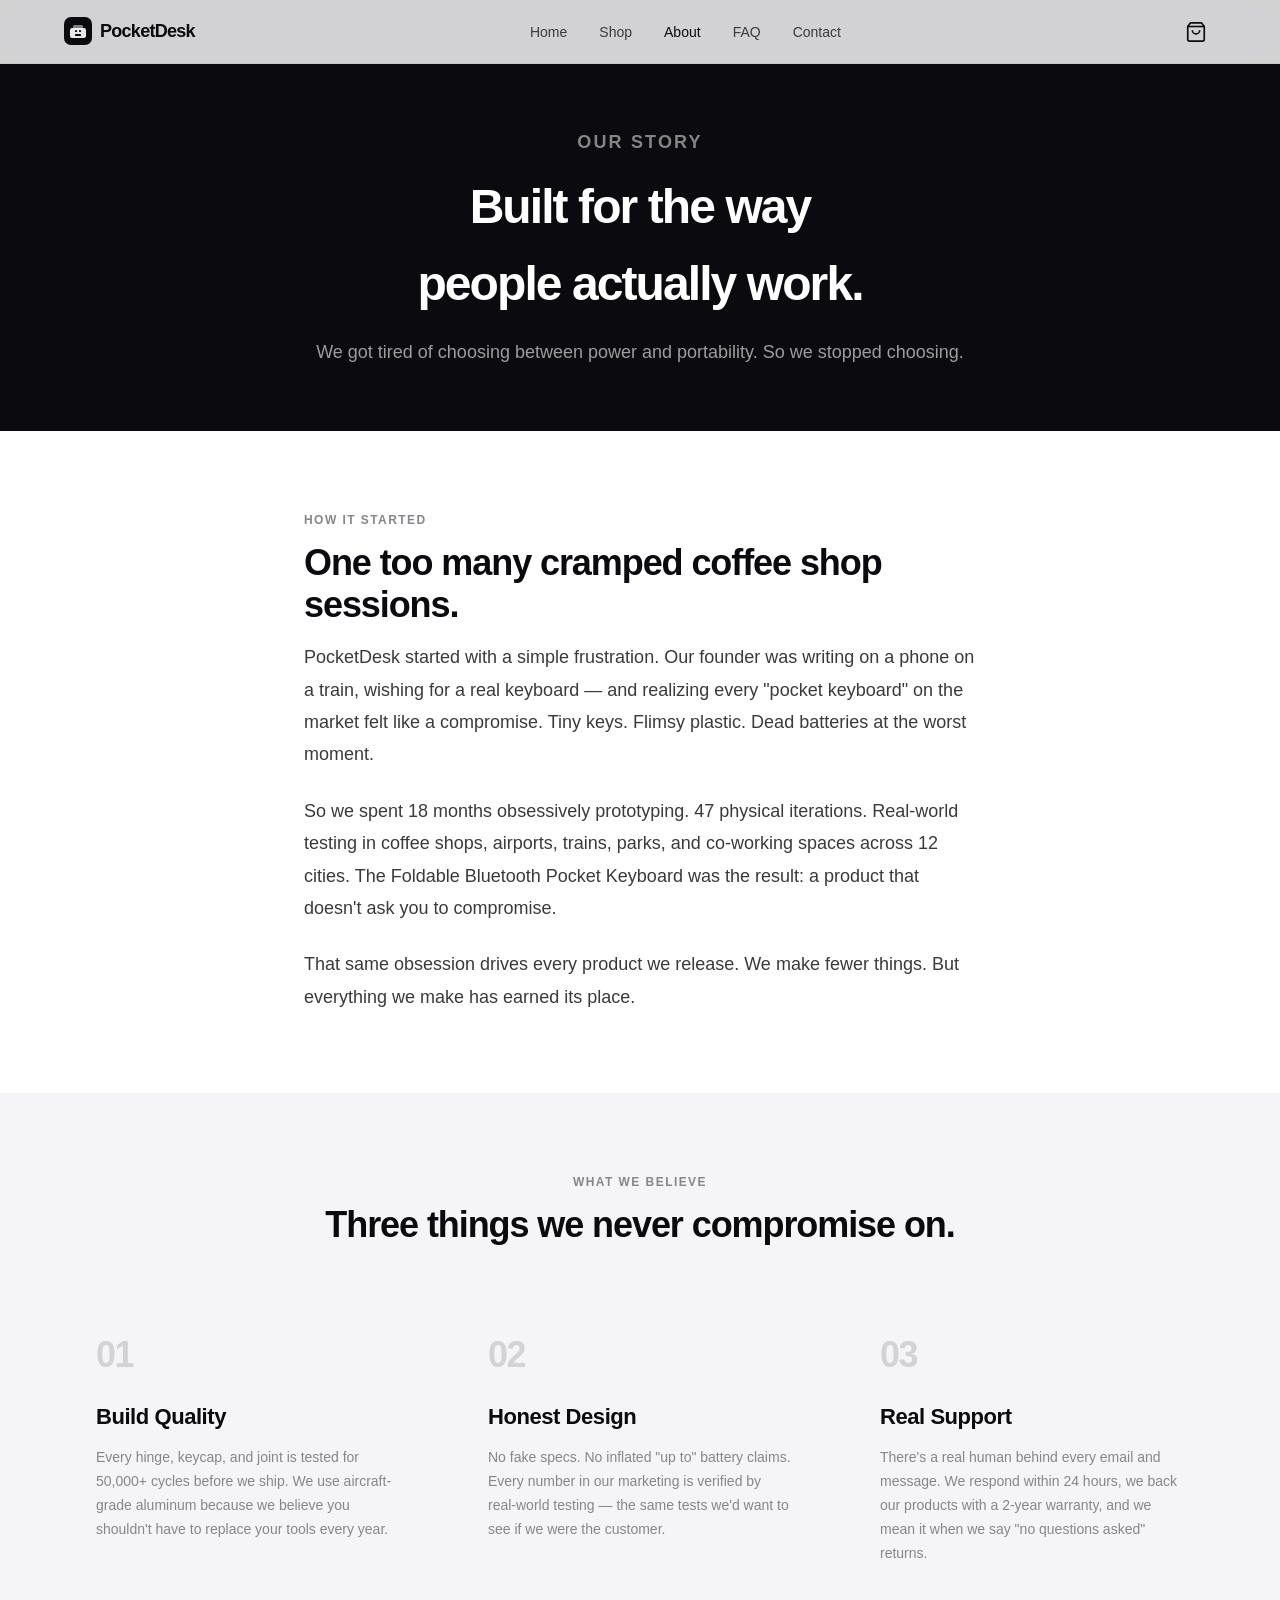
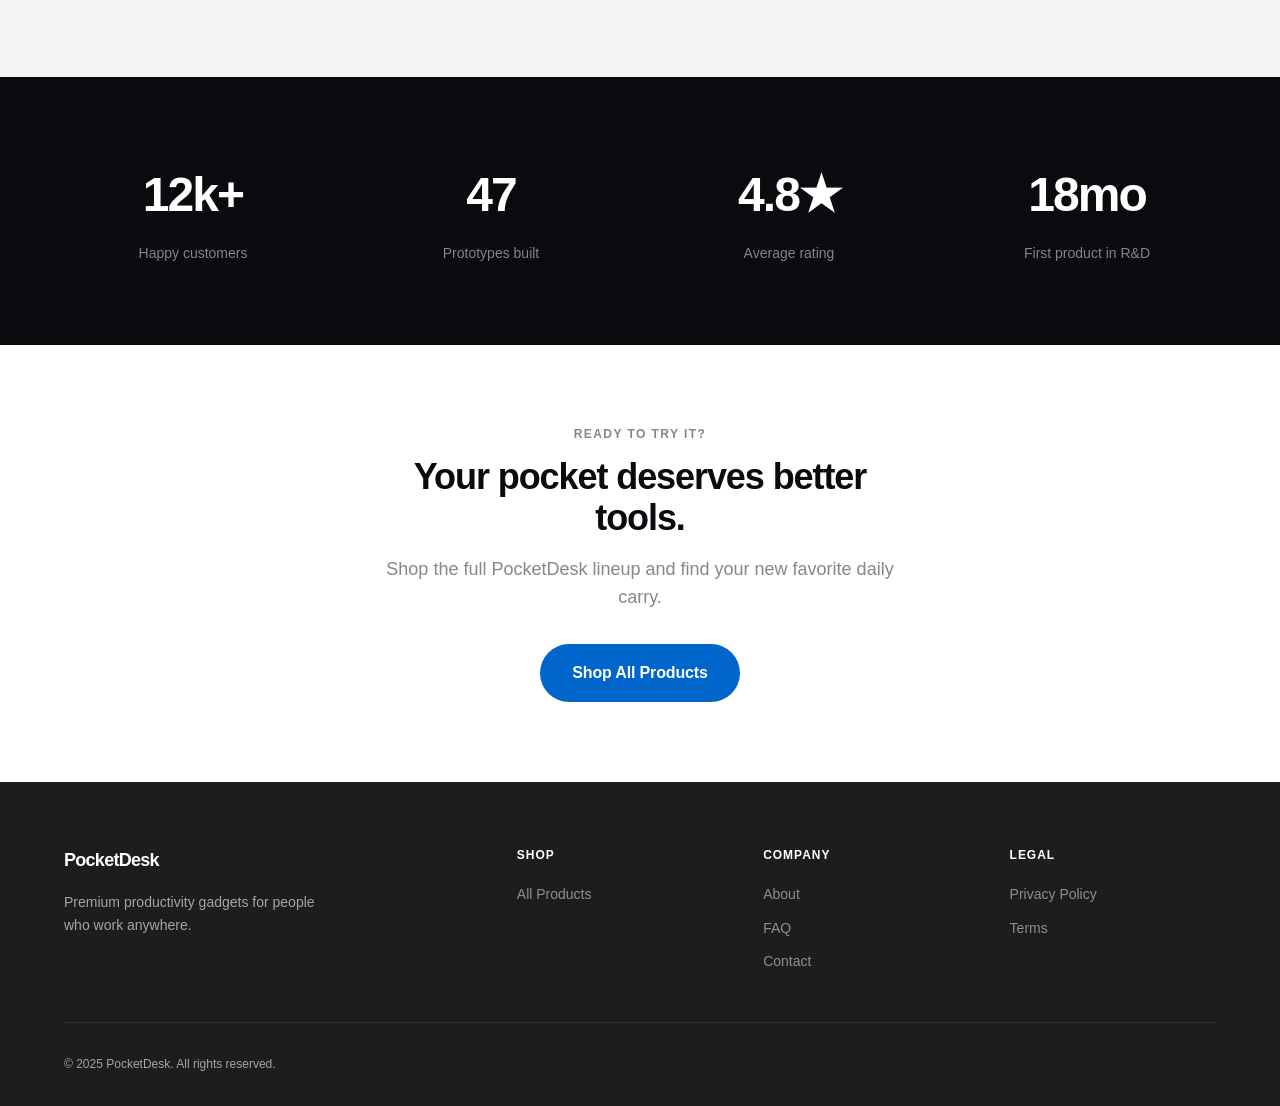
==== about.html @ 9647478a "Initial website upload" ====
<!DOCTYPE html>
<html lang="en">
<head>
  <meta charset="UTF-8">
  <meta name="viewport" content="width=device-width, initial-scale=1.0">
  <title>About — PocketDesk</title>
  <meta name="description" content="PocketDesk was born from a simple frustration: great productivity tools that fit in your pocket didn't exist. So we built them.">
  <link rel="canonical" href="https://yoursite.com/about.html">
  <link rel="stylesheet" href="style.css">
  <link rel="icon" href="data:image/svg+xml,<svg xmlns='http://www.w3.org/2000/svg' viewBox='0 0 32 32'><rect width='32' height='32' rx='8' fill='%230a0a0f'/><text y='22' x='7' font-size='18'>⌨</text></svg>">
</head>
<body>

  <!-- ═══════ NAVIGATION ═══════ -->
  <nav class="nav">
    <div class="nav__inner">
      <a href="index.html" class="nav__logo">
        <svg viewBox="0 0 28 28" fill="none"><rect width="28" height="28" rx="7" fill="#0A0A0F"/><rect x="6" y="11" width="16" height="10" rx="2" fill="white" opacity=".9"/><rect x="9" y="8" width="10" height="5" rx="1.5" fill="white" opacity=".5"/><rect x="11" y="13" width="2" height="2" rx=".4" fill="#0A0A0F"/><rect x="15" y="13" width="2" height="2" rx=".4" fill="#0A0A0F"/><rect x="11" y="17" width="6" height="2" rx=".4" fill="#0A0A0F"/></svg>
        PocketDesk
      </a>
      <ul class="nav__links">
        <li><a href="index.html">Home</a></li>
        <li><a href="products.html">Shop</a></li>
        <li><a href="about.html">About</a></li>
        <li><a href="faq.html">FAQ</a></li>
        <li><a href="contact.html">Contact</a></li>
      </ul>
      <div class="nav__actions">
        <button class="nav__cart-btn" aria-label="Cart">
          <svg viewBox="0 0 24 24" fill="none" stroke="currentColor" stroke-width="1.8"><path d="M6 2L3 6v14a2 2 0 002 2h14a2 2 0 002-2V6l-3-4z"/><line x1="3" y1="6" x2="21" y2="6"/><path d="M16 10a4 4 0 01-8 0"/></svg>
          <span class="cart-badge">0</span>
        </button>
        <button class="nav__hamburger" aria-label="Toggle menu"><span></span><span></span><span></span></button>
      </div>
    </div>
    <div class="nav__mobile">
      <a href="index.html">Home</a><a href="products.html">Shop</a><a href="about.html">About</a><a href="faq.html">FAQ</a><a href="contact.html">Contact</a>
    </div>
  </nav>

  <main>

    <!-- ═══════ HERO ═══════ -->
    <section class="page-hero" aria-label="About header">
      <div class="container">
        <p class="eyebrow" style="color:rgba(255,255,255,.5)">Our Story</p>
        <h1>Built for the way<br>people actually work.</h1>
        <p>We got tired of choosing between power and portability. So we stopped choosing.</p>
      </div>
    </section>

    <!-- ═══════ ORIGIN STORY ═══════ -->
    <section class="section">
      <div class="container" style="max-width: 720px">
        <p class="eyebrow">How It Started</p>
        <h2 class="section-title">One too many cramped coffee shop sessions.</h2>
        <p style="font-size:var(--text-lg); color:var(--ink-muted); line-height:1.8; margin-bottom:var(--sp-6)">
          PocketDesk started with a simple frustration. Our founder was writing on a phone on a train, wishing for a real keyboard — and realizing every "pocket keyboard" on the market felt like a compromise. Tiny keys. Flimsy plastic. Dead batteries at the worst moment.
        </p>
        <p style="font-size:var(--text-lg); color:var(--ink-muted); line-height:1.8; margin-bottom:var(--sp-6)">
          So we spent 18 months obsessively prototyping. 47 physical iterations. Real-world testing in coffee shops, airports, trains, parks, and co-working spaces across 12 cities. The Foldable Bluetooth Pocket Keyboard was the result: a product that doesn't ask you to compromise.
        </p>
        <p style="font-size:var(--text-lg); color:var(--ink-muted); line-height:1.8;">
          That same obsession drives every product we release. We make fewer things. But everything we make has earned its place.
        </p>
      </div>
    </section>

    <!-- ═══════ VALUES ═══════ -->
    <section class="section section--surface" aria-labelledby="valuesHeading">
      <div class="container">
        <div class="section-header section-header--center">
          <p class="eyebrow">What We Believe</p>
          <h2 class="section-title" id="valuesHeading">Three things we never compromise on.</h2>
        </div>
        <div class="about-values">
          <div class="value-card">
            <div class="value-card__num">01</div>
            <h3 class="value-card__title">Build Quality</h3>
            <p class="value-card__body">
              Every hinge, keycap, and joint is tested for 50,000+ cycles before we ship. We use aircraft-grade aluminum because we believe you shouldn't have to replace your tools every year.
            </p>
          </div>
          <div class="value-card">
            <div class="value-card__num">02</div>
            <h3 class="value-card__title">Honest Design</h3>
            <p class="value-card__body">
              No fake specs. No inflated "up to" battery claims. Every number in our marketing is verified by real-world testing — the same tests we'd want to see if we were the customer.
            </p>
          </div>
          <div class="value-card">
            <div class="value-card__num">03</div>
            <h3 class="value-card__title">Real Support</h3>
            <p class="value-card__body">
              There's a real human behind every email and message. We respond within 24 hours, we back our products with a 2-year warranty, and we mean it when we say "no questions asked" returns.
            </p>
          </div>
        </div>
      </div>
    </section>

    <!-- ═══════ STATS ═══════ -->
    <section class="section section--dark" aria-label="Company stats">
      <div class="container">
        <div style="display:grid; grid-template-columns:repeat(auto-fit, minmax(160px, 1fr)); gap:var(--sp-10); text-align:center">
          <div>
            <div style="font-size:var(--text-4xl); font-weight:700; letter-spacing:-.04em">12k+</div>
            <div style="color:rgba(255,255,255,.5); font-size:var(--text-sm); margin-top:var(--sp-2)">Happy customers</div>
          </div>
          <div>
            <div style="font-size:var(--text-4xl); font-weight:700; letter-spacing:-.04em">47</div>
            <div style="color:rgba(255,255,255,.5); font-size:var(--text-sm); margin-top:var(--sp-2)">Prototypes built</div>
          </div>
          <div>
            <div style="font-size:var(--text-4xl); font-weight:700; letter-spacing:-.04em">4.8★</div>
            <div style="color:rgba(255,255,255,.5); font-size:var(--text-sm); margin-top:var(--sp-2)">Average rating</div>
          </div>
          <div>
            <div style="font-size:var(--text-4xl); font-weight:700; letter-spacing:-.04em">18mo</div>
            <div style="color:rgba(255,255,255,.5); font-size:var(--text-sm); margin-top:var(--sp-2)">First product in R&D</div>
          </div>
        </div>
      </div>
    </section>

    <!-- ═══════ CTA ═══════ -->
    <section class="section" style="text-align:center">
      <div class="container" style="max-width:560px">
        <p class="eyebrow">Ready to Try It?</p>
        <h2 class="section-title">Your pocket deserves better tools.</h2>
        <p class="section-subtitle" style="margin: 0 auto var(--sp-8)">Shop the full PocketDesk lineup and find your new favorite daily carry.</p>
        <a href="products.html" class="btn btn--accent btn--lg">Shop All Products</a>
      </div>
    </section>

  </main>

  <!-- FOOTER -->
  <footer class="footer">
    <div class="container">
      <div class="footer__grid">
        <div class="footer__brand">
          <a href="index.html" class="nav__logo" style="color:white; margin-bottom:var(--sp-4); display:inline-flex">PocketDesk</a>
          <p>Premium productivity gadgets for people who work anywhere.</p>
        </div>
        <div><div class="footer__col-title">Shop</div><ul class="footer__links"><li><a href="products.html">All Products</a></li></ul></div>
        <div><div class="footer__col-title">Company</div><ul class="footer__links"><li><a href="about.html">About</a></li><li><a href="faq.html">FAQ</a></li><li><a href="contact.html">Contact</a></li></ul></div>
        <div><div class="footer__col-title">Legal</div><ul class="footer__links"><li><a href="#">Privacy Policy</a></li><li><a href="#">Terms</a></li></ul></div>
      </div>
      <div class="footer__bottom"><span>© 2025 PocketDesk. All rights reserved.</span></div>
    </div>
  </footer>

  <div class="cart-overlay" onclick="closeCart()"></div>
  <aside class="cart-drawer" role="dialog" aria-label="Shopping cart">
    <div class="cart-drawer__head"><h2 class="cart-drawer__title">Your Cart</h2><button class="cart-close" onclick="closeCart()">×</button></div>
    <div class="cart-drawer__body" id="cartBody"></div>
    <div class="cart-drawer__foot" id="cartFooter" style="display:none">
      <div class="cart-drawer__subtotal"><span>Subtotal</span><span id="cartSubtotal">$0.00</span></div>
      <button class="btn btn--accent btn--full btn--lg" onclick="checkout()">Checkout</button>
    </div>
  </aside>

  <button class="back-to-top" aria-label="Back to top"><svg viewBox="0 0 24 24" fill="none" stroke="currentColor" stroke-width="2.5"><polyline points="18 15 12 9 6 15"/></svg></button>
  <div class="toast-container" aria-live="polite"></div>
  <script src="script.js"></script>
</body>
</html>
---- style.css ----
/* ═══════════════════════════════════════════════════════════════
   PocketDesk — style.css
   Premium Apple-inspired design system
   ═══════════════════════════════════════════════════════════════ */

/* ── 1. TOKENS ──────────────────────────────────────────────── */
:root {
  /* Palette */
  --ink:       #0a0a0f;
  --ink-soft:  #1d1d1f;
  --ink-muted: #3a3a3c;
  --gray:      #86868b;
  --gray-lt:   #d2d2d7;
  --surface:   #f5f5f7;
  --white:     #ffffff;
  --accent:    #0066cc;
  --accent-dk: #004499;
  --danger:    #ff3b30;
  --success:   #34c759;
  --gold:      #ff9f00;

  /* Typography */
  --font: -apple-system, BlinkMacSystemFont, "SF Pro Display",
          "Helvetica Neue", Arial, sans-serif;
  --font-mono: "SF Mono", "Fira Code", monospace;

  /* Scale */
  --text-xs:   0.75rem;
  --text-sm:   0.875rem;
  --text-base: 1rem;
  --text-lg:   1.125rem;
  --text-xl:   1.375rem;
  --text-2xl:  1.75rem;
  --text-3xl:  2.25rem;
  --text-4xl:  3rem;
  --text-5xl:  4rem;
  --text-hero: clamp(2.5rem, 7vw, 5.5rem);

  /* Spacing */
  --sp-1: 0.25rem;  --sp-2: 0.5rem;   --sp-3: 0.75rem;
  --sp-4: 1rem;     --sp-6: 1.5rem;   --sp-8: 2rem;
  --sp-10: 2.5rem;  --sp-12: 3rem;    --sp-16: 4rem;
  --sp-20: 5rem;    --sp-24: 6rem;

  /* Radius */
  --r-sm: 8px;   --r-md: 14px;  --r-lg: 20px;
  --r-xl: 28px;  --r-full: 999px;

  /* Shadows */
  --shadow-card: 0 2px 20px rgba(0,0,0,.08), 0 1px 4px rgba(0,0,0,.06);
  --shadow-lift: 0 12px 40px rgba(0,0,0,.14), 0 4px 12px rgba(0,0,0,.08);
  --shadow-nav:  0 1px 0 rgba(0,0,0,.08);

  /* Transitions */
  --ease: cubic-bezier(.25,.1,.25,1);
  --ease-spring: cubic-bezier(.34,1.56,.64,1);
  --dur-fast: 150ms;
  --dur-mid:  250ms;
  --dur-slow: 400ms;

  /* Layout */
  --max-w: 1200px;
  --nav-h: 64px;
}

/* ── 2. RESET ───────────────────────────────────────────────── */
*, *::before, *::after { box-sizing: border-box; margin: 0; padding: 0; }

html {
  scroll-behavior: smooth;
  -webkit-text-size-adjust: 100%;
  font-size: 16px;
}

body {
  font-family: var(--font);
  background: var(--white);
  color: var(--ink);
  line-height: 1.6;
  -webkit-font-smoothing: antialiased;
  overflow-x: hidden;
}

img { display: block; max-width: 100%; height: auto; }
a { color: var(--accent); text-decoration: none; }
a:hover { text-decoration: underline; }
ul { list-style: none; }
button { cursor: pointer; font-family: inherit; border: none; background: none; }
input, textarea, select {
  font-family: inherit;
  font-size: var(--text-base);
}

/* ── 3. UTILITY ─────────────────────────────────────────────── */
.container {
  width: 100%;
  max-width: var(--max-w);
  margin: 0 auto;
  padding: 0 var(--sp-6);
}
.section { padding: var(--sp-20) 0; }
.section--dark { background: var(--ink); color: var(--white); }
.section--surface { background: var(--surface); }

.eyebrow {
  font-size: var(--text-xs);
  font-weight: 600;
  letter-spacing: .12em;
  text-transform: uppercase;
  color: var(--gray);
  margin-bottom: var(--sp-3);
}
.section--dark .eyebrow { color: var(--gray-lt); }

.section-title {
  font-size: var(--text-3xl);
  font-weight: 700;
  letter-spacing: -.03em;
  line-height: 1.15;
  margin-bottom: var(--sp-4);
}

.section-subtitle {
  font-size: var(--text-lg);
  color: var(--gray);
  max-width: 580px;
  line-height: 1.6;
  margin-bottom: var(--sp-10);
}
.section--dark .section-subtitle { color: var(--gray-lt); }

.section-header { margin-bottom: var(--sp-12); }
.section-header--center { text-align: center; }
.section-header--center .section-subtitle { margin-left: auto; margin-right: auto; }

.visually-hidden {
  position: absolute; width: 1px; height: 1px;
  padding: 0; margin: -1px; overflow: hidden;
  clip: rect(0,0,0,0); white-space: nowrap; border: 0;
}

/* ── 4. NAVIGATION ──────────────────────────────────────────── */
.nav {
  position: fixed; top: 0; left: 0; right: 0; z-index: 1000;
  height: var(--nav-h);
  background: rgba(255,255,255,.82);
  backdrop-filter: saturate(180%) blur(20px);
  -webkit-backdrop-filter: saturate(180%) blur(20px);
  border-bottom: 1px solid rgba(0,0,0,.06);
  transition: background var(--dur-mid) var(--ease);
}

.nav__inner {
  display: flex; align-items: center; justify-content: space-between;
  height: 100%;
  max-width: var(--max-w);
  margin: 0 auto;
  padding: 0 var(--sp-6);
}

.nav__logo {
  font-size: var(--text-lg);
  font-weight: 700;
  letter-spacing: -.04em;
  color: var(--ink);
  text-decoration: none;
  display: flex; align-items: center; gap: var(--sp-2);
}
.nav__logo svg { width: 28px; height: 28px; }
.nav__logo:hover { text-decoration: none; }

.nav__links {
  display: none;
  gap: var(--sp-8);
  align-items: center;
}

.nav__links a {
  font-size: var(--text-sm);
  font-weight: 500;
  color: var(--ink-muted);
  text-decoration: none;
  transition: color var(--dur-fast) var(--ease);
}
.nav__links a:hover, .nav__links a.active { color: var(--ink); }

.nav__actions { display: flex; align-items: center; gap: var(--sp-3); }

.nav__cart-btn {
  position: relative;
  width: 40px; height: 40px;
  border-radius: var(--r-full);
  display: flex; align-items: center; justify-content: center;
  color: var(--ink);
  transition: background var(--dur-fast) var(--ease);
}
.nav__cart-btn:hover { background: var(--surface); }
.nav__cart-btn svg { width: 22px; height: 22px; }

.cart-badge {
  position: absolute; top: 2px; right: 2px;
  width: 18px; height: 18px;
  background: var(--accent);
  color: var(--white);
  border-radius: var(--r-full);
  font-size: 10px; font-weight: 700;
  display: none; align-items: center; justify-content: center;
  border: 2px solid var(--white);
}
.cart-badge.visible { display: flex; }

.nav__hamburger {
  width: 40px; height: 40px;
  display: flex; flex-direction: column;
  align-items: center; justify-content: center; gap: 5px;
  border-radius: var(--r-full);
  transition: background var(--dur-fast) var(--ease);
}
.nav__hamburger:hover { background: var(--surface); }
.nav__hamburger span {
  display: block; width: 20px; height: 1.5px;
  background: var(--ink);
  transition: transform var(--dur-mid) var(--ease), opacity var(--dur-mid) var(--ease);
}
.nav__hamburger.open span:nth-child(1) { transform: translateY(6.5px) rotate(45deg); }
.nav__hamburger.open span:nth-child(2) { opacity: 0; }
.nav__hamburger.open span:nth-child(3) { transform: translateY(-6.5px) rotate(-45deg); }

/* Mobile menu drawer */
.nav__mobile {
  display: none;
  position: fixed; top: var(--nav-h); left: 0; right: 0;
  background: rgba(255,255,255,.96);
  backdrop-filter: blur(20px);
  border-bottom: 1px solid var(--gray-lt);
  padding: var(--sp-6);
  z-index: 999;
  animation: slideDown var(--dur-mid) var(--ease);
}
.nav__mobile.open { display: block; }
.nav__mobile a {
  display: block; padding: var(--sp-4) 0;
  font-size: var(--text-lg); font-weight: 500;
  color: var(--ink);
  border-bottom: 1px solid var(--gray-lt);
  text-decoration: none;
}
.nav__mobile a:last-child { border-bottom: none; }

@keyframes slideDown {
  from { opacity: 0; transform: translateY(-8px); }
  to   { opacity: 1; transform: translateY(0); }
}

/* ── 5. BUTTONS ─────────────────────────────────────────────── */
.btn {
  display: inline-flex; align-items: center; justify-content: center;
  gap: var(--sp-2);
  padding: 0.75rem 1.5rem;
  border-radius: var(--r-full);
  font-size: var(--text-sm);
  font-weight: 600;
  letter-spacing: -.01em;
  text-decoration: none;
  transition:
    background var(--dur-fast) var(--ease),
    transform var(--dur-fast) var(--ease-spring),
    box-shadow var(--dur-fast) var(--ease);
  cursor: pointer; border: none;
  white-space: nowrap;
}
.btn:hover { text-decoration: none; transform: translateY(-1px); }
.btn:active { transform: translateY(0) scale(.98); }

.btn--primary {
  background: var(--ink);
  color: var(--white);
}
.btn--primary:hover { background: var(--ink-soft); box-shadow: var(--shadow-lift); }

.btn--accent {
  background: var(--accent);
  color: var(--white);
}
.btn--accent:hover { background: var(--accent-dk); box-shadow: 0 8px 24px rgba(0,102,204,.35); }

.btn--outline {
  background: transparent;
  color: var(--ink);
  border: 1.5px solid var(--gray-lt);
}
.btn--outline:hover { border-color: var(--ink); box-shadow: var(--shadow-card); }

.btn--ghost {
  background: transparent;
  color: var(--accent);
}
.btn--ghost:hover { background: rgba(0,102,204,.06); }

.btn--lg {
  padding: 1rem 2rem;
  font-size: var(--text-base);
}

.btn--full { width: 100%; }

/* ── 6. HERO ────────────────────────────────────────────────── */
.hero {
  padding-top: calc(var(--nav-h) + var(--sp-16));
  padding-bottom: var(--sp-20);
  background: var(--ink);
  color: var(--white);
  overflow: hidden;
  position: relative;
}

/* Subtle gradient accent in background */
.hero::before {
  content: '';
  position: absolute; inset: 0;
  background: radial-gradient(ellipse 70% 60% at 60% 40%,
    rgba(0,102,204,.18) 0%, transparent 70%);
  pointer-events: none;
}

.hero__inner {
  display: grid;
  gap: var(--sp-12);
  align-items: center;
  position: relative; z-index: 1;
}

.hero__tag {
  display: inline-flex; align-items: center; gap: var(--sp-2);
  background: rgba(255,255,255,.1);
  color: rgba(255,255,255,.8);
  font-size: var(--text-xs); font-weight: 600;
  letter-spacing: .1em; text-transform: uppercase;
  padding: var(--sp-1) var(--sp-3);
  border-radius: var(--r-full);
  border: 1px solid rgba(255,255,255,.15);
  margin-bottom: var(--sp-6);
  width: fit-content;
}

.hero__title {
  font-size: var(--text-hero);
  font-weight: 700;
  letter-spacing: -.04em;
  line-height: 1.05;
  margin-bottom: var(--sp-6);
}

.hero__title em {
  font-style: normal;
  background: linear-gradient(135deg, #60a5fa, #818cf8);
  -webkit-background-clip: text;
  -webkit-text-fill-color: transparent;
  background-clip: text;
}

.hero__body {
  font-size: var(--text-lg);
  color: rgba(255,255,255,.65);
  max-width: 480px;
  margin-bottom: var(--sp-8);
  line-height: 1.7;
}

.hero__actions { display: flex; gap: var(--sp-3); flex-wrap: wrap; }

.hero__stat-row {
  display: flex; gap: var(--sp-8);
  margin-top: var(--sp-10);
  padding-top: var(--sp-8);
  border-top: 1px solid rgba(255,255,255,.1);
}

.hero__stat-num {
  font-size: var(--text-2xl); font-weight: 700;
  letter-spacing: -.03em;
}
.hero__stat-label {
  font-size: var(--text-xs); color: rgba(255,255,255,.5);
  margin-top: var(--sp-1);
}

.hero__image-wrap {
  position: relative;
  display: flex; align-items: center; justify-content: center;
}

.hero__image-wrap::before {
  content: '';
  position: absolute; inset: -40px;
  background: radial-gradient(circle, rgba(0,102,204,.2) 0%, transparent 70%);
  border-radius: 50%;
}

.hero__image {
  width: 100%;
  max-width: 480px;
  border-radius: var(--r-xl);
  box-shadow: 0 40px 80px rgba(0,0,0,.6);
  position: relative; z-index: 1;
  transition: transform var(--dur-slow) var(--ease);
}
.hero__image:hover { transform: translateY(-8px) scale(1.01); }

/* ── 7. FEATURED / PRODUCT CARDS ────────────────────────────── */
.product-grid {
  display: grid;
  grid-template-columns: 1fr;
  gap: var(--sp-6);
}

.product-card {
  background: var(--white);
  border-radius: var(--r-xl);
  overflow: hidden;
  box-shadow: var(--shadow-card);
  border: 1px solid rgba(0,0,0,.06);
  transition:
    box-shadow var(--dur-mid) var(--ease),
    transform var(--dur-mid) var(--ease);
  display: flex; flex-direction: column;
  text-decoration: none; color: inherit;
  cursor: pointer;
  position: relative;
}
.product-card:hover {
  box-shadow: var(--shadow-lift);
  transform: translateY(-4px);
  text-decoration: none;
}

.product-card__badge {
  position: absolute; top: var(--sp-4); left: var(--sp-4); z-index: 2;
  background: var(--ink); color: var(--white);
  font-size: var(--text-xs); font-weight: 700;
  letter-spacing: .05em; text-transform: uppercase;
  padding: var(--sp-1) var(--sp-3);
  border-radius: var(--r-full);
}
.product-card__badge--new { background: var(--accent); }
.product-card__badge--sale { background: var(--danger); }

.product-card__img-wrap {
  background: var(--surface);
  aspect-ratio: 4/3;
  overflow: hidden;
  position: relative;
}

.product-card__img {
  width: 100%; height: 100%;
  object-fit: cover;
  transition: transform var(--dur-slow) var(--ease);
}
.product-card:hover .product-card__img { transform: scale(1.04); }

.product-card__body {
  padding: var(--sp-6);
  flex: 1;
  display: flex; flex-direction: column; gap: var(--sp-2);
}

.product-card__cat {
  font-size: var(--text-xs); font-weight: 600;
  color: var(--accent); letter-spacing: .06em; text-transform: uppercase;
}

.product-card__name {
  font-size: var(--text-lg); font-weight: 700;
  letter-spacing: -.02em; line-height: 1.3;
}

.product-card__tagline {
  font-size: var(--text-sm); color: var(--gray);
  line-height: 1.5;
  flex: 1;
}

.product-card__foot {
  display: flex; align-items: center; justify-content: space-between;
  margin-top: var(--sp-4); padding-top: var(--sp-4);
  border-top: 1px solid var(--gray-lt);
}

.product-card__price {
  display: flex; align-items: baseline; gap: var(--sp-2);
}
.product-card__price-now {
  font-size: var(--text-xl); font-weight: 700; letter-spacing: -.02em;
}
.product-card__price-was {
  font-size: var(--text-sm); color: var(--gray);
  text-decoration: line-through;
}

.product-card__rating {
  display: flex; align-items: center; gap: var(--sp-1);
  font-size: var(--text-xs); color: var(--gray);
}
.stars { color: var(--gold); font-size: .85em; letter-spacing: -.05em; }

/* ── 8. PRODUCT DETAIL PAGE ─────────────────────────────────── */
.product-detail {
  padding-top: calc(var(--nav-h) + var(--sp-10));
  padding-bottom: var(--sp-20);
  min-height: 100vh;
}

.product-detail__grid {
  display: grid;
  gap: var(--sp-12);
}

/* Gallery */
.gallery { display: grid; gap: var(--sp-3); }

.gallery__main {
  background: var(--surface);
  border-radius: var(--r-xl);
  overflow: hidden;
  aspect-ratio: 4/3;
}
.gallery__main img {
  width: 100%; height: 100%;
  object-fit: cover;
  transition: opacity var(--dur-mid) var(--ease);
}

.gallery__thumbs {
  display: flex; gap: var(--sp-3);
}
.gallery__thumb {
  flex: 1;
  background: var(--surface);
  border-radius: var(--r-md);
  overflow: hidden;
  aspect-ratio: 1;
  cursor: pointer;
  border: 2px solid transparent;
  transition: border-color var(--dur-fast) var(--ease);
}
.gallery__thumb.active { border-color: var(--accent); }
.gallery__thumb img { width: 100%; height: 100%; object-fit: cover; }

/* Product info panel */
.product-info { display: flex; flex-direction: column; gap: var(--sp-5); }

.product-info__cat {
  font-size: var(--text-xs); font-weight: 600;
  color: var(--accent); letter-spacing: .08em; text-transform: uppercase;
}

.product-info__title {
  font-size: var(--text-3xl); font-weight: 700;
  letter-spacing: -.04em; line-height: 1.1;
}

.product-info__tagline {
  font-size: var(--text-lg); color: var(--gray); line-height: 1.5;
}

.product-info__rating {
  display: flex; align-items: center; gap: var(--sp-2);
  font-size: var(--text-sm); color: var(--gray);
}
.product-info__rating .stars { font-size: 1em; }
.product-info__rating a {
  color: var(--accent); margin-left: var(--sp-1);
}

.product-info__price {
  display: flex; align-items: baseline; gap: var(--sp-3);
}
.product-info__price-now {
  font-size: var(--text-4xl); font-weight: 700; letter-spacing: -.04em;
}
.product-info__price-was {
  font-size: var(--text-xl); color: var(--gray); text-decoration: line-through;
}
.product-info__price-save {
  background: rgba(255,59,48,.1);
  color: var(--danger);
  font-size: var(--text-xs); font-weight: 700;
  padding: var(--sp-1) var(--sp-2);
  border-radius: var(--r-sm);
}

/* Color picker */
.color-picker__label {
  font-size: var(--text-sm); font-weight: 600; color: var(--ink-muted);
  margin-bottom: var(--sp-3);
}
.color-picker__options { display: flex; gap: var(--sp-2); flex-wrap: wrap; }
.color-chip {
  padding: var(--sp-2) var(--sp-4);
  border-radius: var(--r-full);
  font-size: var(--text-sm); font-weight: 500;
  border: 1.5px solid var(--gray-lt);
  cursor: pointer;
  transition:
    border-color var(--dur-fast) var(--ease),
    background var(--dur-fast) var(--ease);
  background: var(--white);
}
.color-chip.active,
.color-chip:hover { border-color: var(--ink); background: var(--surface); }

.product-info__cta { display: flex; flex-direction: column; gap: var(--sp-3); }

.product-info__guarantee {
  display: flex; align-items: center; gap: var(--sp-2);
  font-size: var(--text-xs); color: var(--gray);
}
.product-info__guarantee svg { width: 14px; height: 14px; flex-shrink: 0; }

.product-info__features {
  border-top: 1px solid var(--gray-lt);
  padding-top: var(--sp-5);
}
.product-info__features h3 {
  font-size: var(--text-sm); font-weight: 700;
  letter-spacing: .04em; text-transform: uppercase;
  color: var(--gray);
  margin-bottom: var(--sp-4);
}
.feature-list { display: flex; flex-direction: column; gap: var(--sp-2); }
.feature-list li {
  display: flex; align-items: flex-start; gap: var(--sp-3);
  font-size: var(--text-sm); line-height: 1.5;
}
.feature-list li::before {
  content: '';
  width: 18px; height: 18px;
  background: rgba(0,102,204,.1);
  border-radius: 50%;
  flex-shrink: 0;
  position: relative;
  display: flex; align-items: center; justify-content: center;
  margin-top: 2px;
}
/* Checkmark via box-shadow hack */
.feature-list li::before {
  background: url("data:image/svg+xml,%3Csvg xmlns='http://www.w3.org/2000/svg' viewBox='0 0 16 16'%3E%3Cpath fill='%230066cc' d='M6.5 11.5L3 8l1-1 2.5 2.5 5-5 1 1z'/%3E%3C/svg%3E") center/contain no-repeat;
}

/* Tabs: description / specs */
.tabs { margin-top: var(--sp-10); }
.tabs__nav {
  display: flex; border-bottom: 1px solid var(--gray-lt);
  gap: 0; overflow-x: auto;
}
.tab-btn {
  padding: var(--sp-3) var(--sp-6);
  font-size: var(--text-sm); font-weight: 600;
  color: var(--gray); white-space: nowrap;
  border-bottom: 2px solid transparent;
  transition: color var(--dur-fast) var(--ease), border-color var(--dur-fast) var(--ease);
  margin-bottom: -1px;
}
.tab-btn.active { color: var(--ink); border-color: var(--ink); }
.tab-btn:hover { color: var(--ink-muted); }

.tab-panel { display: none; padding: var(--sp-8) 0; }
.tab-panel.active { display: block; }

.tab-panel p {
  font-size: var(--text-base); color: var(--ink-muted);
  line-height: 1.75; margin-bottom: var(--sp-4);
}

.specs-table { width: 100%; border-collapse: collapse; }
.specs-table tr { border-bottom: 1px solid var(--gray-lt); }
.specs-table td {
  padding: var(--sp-3) var(--sp-2);
  font-size: var(--text-sm); vertical-align: top;
}
.specs-table td:first-child { color: var(--gray); width: 45%; font-weight: 500; }
.specs-table td:last-child { font-weight: 500; }

.inbox-list {
  display: flex; flex-direction: column; gap: var(--sp-2);
  margin-top: var(--sp-4);
}
.inbox-list li {
  display: flex; align-items: center; gap: var(--sp-3);
  font-size: var(--text-sm); padding: var(--sp-3);
  background: var(--surface); border-radius: var(--r-sm);
}
.inbox-list li::before { content: '📦'; font-size: 1rem; }

/* ── 9. REVIEWS ─────────────────────────────────────────────── */
.reviews-section { padding: var(--sp-16) 0; }

.reviews-summary {
  background: var(--surface);
  border-radius: var(--r-xl);
  padding: var(--sp-8);
  display: flex; flex-direction: column; gap: var(--sp-4);
  margin-bottom: var(--sp-10);
  text-align: center;
}
.reviews-summary__score {
  font-size: var(--text-5xl); font-weight: 700; letter-spacing: -.04em;
}
.reviews-summary__stars { font-size: var(--text-2xl); color: var(--gold); }
.reviews-summary__count { font-size: var(--text-sm); color: var(--gray); }

.reviews-grid { display: grid; gap: var(--sp-5); }

.review-card {
  background: var(--white);
  border: 1px solid var(--gray-lt);
  border-radius: var(--r-xl);
  padding: var(--sp-6);
}

.review-card__header {
  display: flex; justify-content: space-between;
  align-items: flex-start;
  margin-bottom: var(--sp-3);
  flex-wrap: wrap; gap: var(--sp-2);
}

.review-card__author { font-weight: 700; font-size: var(--text-sm); }
.review-card__location { font-size: var(--text-xs); color: var(--gray); }
.review-card__date { font-size: var(--text-xs); color: var(--gray); }
.review-card__stars { color: var(--gold); font-size: .9em; }
.review-card__title { font-weight: 700; margin-bottom: var(--sp-2); line-height: 1.3; }
.review-card__body { font-size: var(--text-sm); color: var(--ink-muted); line-height: 1.65; }

/* Write a review form */
.review-form {
  background: var(--surface);
  border-radius: var(--r-xl);
  padding: var(--sp-8);
  margin-top: var(--sp-10);
}
.review-form h3 { font-size: var(--text-xl); font-weight: 700; margin-bottom: var(--sp-6); }
.form-group { margin-bottom: var(--sp-4); }
.form-group label {
  display: block;
  font-size: var(--text-sm); font-weight: 600;
  margin-bottom: var(--sp-2);
}
.form-control {
  width: 100%;
  padding: var(--sp-3) var(--sp-4);
  border: 1.5px solid var(--gray-lt);
  border-radius: var(--r-md);
  font-size: var(--text-base);
  background: var(--white);
  transition: border-color var(--dur-fast) var(--ease);
}
.form-control:focus {
  outline: none;
  border-color: var(--accent);
  box-shadow: 0 0 0 3px rgba(0,102,204,.12);
}
textarea.form-control { resize: vertical; min-height: 100px; }

/* Star rating input */
.star-input { display: flex; gap: var(--sp-1); font-size: 1.5rem; cursor: pointer; }
.star-input span { color: var(--gray-lt); transition: color var(--dur-fast) var(--ease); }
.star-input span.lit, .star-input span:hover ~ span.lit { color: var(--gold); }
.star-input:hover span { color: var(--gold); }
.star-input span:hover ~ span { color: var(--gray-lt); }

/* ── 10. FEATURES STRIP ─────────────────────────────────────── */
.features-strip {
  display: grid;
  gap: var(--sp-6);
}

.feature-tile {
  background: var(--white);
  border: 1px solid var(--gray-lt);
  border-radius: var(--r-xl);
  padding: var(--sp-8);
  display: flex; flex-direction: column; gap: var(--sp-4);
}

.feature-tile__icon {
  width: 48px; height: 48px;
  background: var(--surface);
  border-radius: var(--r-lg);
  display: flex; align-items: center; justify-content: center;
  font-size: 1.5rem;
}

.feature-tile__title {
  font-size: var(--text-lg); font-weight: 700;
  letter-spacing: -.02em;
}
.feature-tile__body { font-size: var(--text-sm); color: var(--gray); line-height: 1.6; }

/* ── 11. NEWSLETTER ─────────────────────────────────────────── */
.newsletter {
  background: linear-gradient(135deg, #0a0a0f 0%, #1d1d2f 100%);
  border-radius: var(--r-xl);
  padding: var(--sp-12) var(--sp-8);
  text-align: center;
  color: var(--white);
}
.newsletter h2 {
  font-size: var(--text-3xl); font-weight: 700;
  letter-spacing: -.04em; margin-bottom: var(--sp-4);
}
.newsletter p { color: rgba(255,255,255,.6); margin-bottom: var(--sp-8); }

.newsletter__form {
  display: flex; gap: var(--sp-3);
  max-width: 440px; margin: 0 auto;
  flex-direction: column;
}
.newsletter__input {
  flex: 1; padding: var(--sp-3) var(--sp-4);
  border: 1.5px solid rgba(255,255,255,.15);
  border-radius: var(--r-full);
  background: rgba(255,255,255,.08);
  color: var(--white); font-size: var(--text-base);
  transition: border-color var(--dur-fast) var(--ease);
}
.newsletter__input::placeholder { color: rgba(255,255,255,.4); }
.newsletter__input:focus {
  outline: none; border-color: rgba(255,255,255,.4);
}

/* ── 12. CART DRAWER ────────────────────────────────────────── */
.cart-overlay {
  display: none;
  position: fixed; inset: 0; z-index: 1100;
  background: rgba(0,0,0,.45);
  backdrop-filter: blur(4px);
  animation: fadeIn var(--dur-mid) var(--ease);
}
.cart-overlay.open { display: block; }

@keyframes fadeIn { from { opacity: 0; } to { opacity: 1; } }

.cart-drawer {
  position: fixed; top: 0; right: -100%; bottom: 0;
  width: min(420px, 100vw);
  background: var(--white);
  box-shadow: -4px 0 40px rgba(0,0,0,.15);
  z-index: 1101;
  display: flex; flex-direction: column;
  transition: right var(--dur-slow) var(--ease);
}
.cart-drawer.open { right: 0; }

.cart-drawer__head {
  display: flex; align-items: center; justify-content: space-between;
  padding: var(--sp-6);
  border-bottom: 1px solid var(--gray-lt);
}
.cart-drawer__title { font-size: var(--text-xl); font-weight: 700; }
.cart-close {
  width: 36px; height: 36px;
  border-radius: var(--r-full);
  display: flex; align-items: center; justify-content: center;
  color: var(--gray);
  transition: background var(--dur-fast) var(--ease);
  font-size: 1.4rem; line-height: 1;
}
.cart-close:hover { background: var(--surface); color: var(--ink); }

.cart-drawer__body {
  flex: 1; overflow-y: auto; padding: var(--sp-6);
  display: flex; flex-direction: column; gap: var(--sp-4);
}

.cart-empty {
  flex: 1; display: flex; flex-direction: column;
  align-items: center; justify-content: center;
  text-align: center; gap: var(--sp-4); padding: var(--sp-10);
}
.cart-empty__icon { font-size: 3rem; }
.cart-empty p { color: var(--gray); font-size: var(--text-sm); }

.cart-item {
  display: flex; gap: var(--sp-4); align-items: flex-start;
}
.cart-item__img {
  width: 72px; height: 72px; border-radius: var(--r-md);
  object-fit: cover; background: var(--surface); flex-shrink: 0;
}
.cart-item__info { flex: 1; min-width: 0; }
.cart-item__name {
  font-size: var(--text-sm); font-weight: 700;
  white-space: nowrap; overflow: hidden; text-overflow: ellipsis;
  margin-bottom: var(--sp-1);
}
.cart-item__variant { font-size: var(--text-xs); color: var(--gray); margin-bottom: var(--sp-2); }
.cart-item__controls { display: flex; align-items: center; gap: var(--sp-2); }
.qty-btn {
  width: 28px; height: 28px; border-radius: var(--r-full);
  border: 1.5px solid var(--gray-lt);
  display: flex; align-items: center; justify-content: center;
  font-size: var(--text-lg); color: var(--ink-muted);
  transition: background var(--dur-fast) var(--ease);
}
.qty-btn:hover { background: var(--surface); }
.qty-num { font-size: var(--text-sm); font-weight: 600; min-width: 24px; text-align: center; }
.cart-item__price {
  font-size: var(--text-sm); font-weight: 700;
  margin-left: auto; white-space: nowrap;
}
.cart-item__remove {
  color: var(--gray); font-size: var(--text-xs); cursor: pointer;
  margin-top: var(--sp-2); display: inline-block;
}
.cart-item__remove:hover { color: var(--danger); }

.cart-drawer__foot {
  padding: var(--sp-6);
  border-top: 1px solid var(--gray-lt);
}
.cart-drawer__subtotal {
  display: flex; justify-content: space-between;
  font-size: var(--text-base); font-weight: 700;
  margin-bottom: var(--sp-4);
}
.cart-drawer__note {
  text-align: center;
  font-size: var(--text-xs); color: var(--gray);
  margin-top: var(--sp-3);
}

/* ── 13. FAQ PAGE ───────────────────────────────────────────── */
.page-hero {
  padding: calc(var(--nav-h) + var(--sp-16)) 0 var(--sp-16);
  background: var(--ink); color: var(--white); text-align: center;
}
.page-hero h1 {
  font-size: var(--text-4xl); font-weight: 700;
  letter-spacing: -.04em; margin-bottom: var(--sp-4);
}
.page-hero p { font-size: var(--text-lg); color: rgba(255,255,255,.6); }

.faq-list { max-width: 720px; margin: 0 auto; }

.faq-item {
  border-bottom: 1px solid var(--gray-lt);
}
.faq-question {
  width: 100%;
  display: flex; align-items: center; justify-content: space-between;
  gap: var(--sp-4);
  padding: var(--sp-6) 0;
  font-size: var(--text-base); font-weight: 600;
  text-align: left; color: var(--ink);
  cursor: pointer;
}
.faq-question svg {
  width: 20px; height: 20px; flex-shrink: 0;
  transition: transform var(--dur-mid) var(--ease);
  color: var(--gray);
}
.faq-item.open .faq-question svg { transform: rotate(180deg); }

.faq-answer {
  max-height: 0; overflow: hidden;
  transition: max-height var(--dur-slow) var(--ease);
}
.faq-item.open .faq-answer { max-height: 500px; }
.faq-answer__inner {
  padding-bottom: var(--sp-6);
  font-size: var(--text-sm); color: var(--ink-muted);
  line-height: 1.75;
}

/* ── 14. ABOUT PAGE ─────────────────────────────────────────── */
.about-values {
  display: grid; gap: var(--sp-6);
}
.value-card {
  padding: var(--sp-8);
  background: var(--surface);
  border-radius: var(--r-xl);
}
.value-card__num {
  font-size: var(--text-3xl); font-weight: 700;
  letter-spacing: -.04em; color: var(--gray-lt);
  margin-bottom: var(--sp-4);
}
.value-card__title {
  font-size: var(--text-xl); font-weight: 700;
  letter-spacing: -.02em; margin-bottom: var(--sp-3);
}
.value-card__body { font-size: var(--text-sm); color: var(--gray); line-height: 1.7; }

/* ── 15. CONTACT PAGE ───────────────────────────────────────── */
.contact-grid {
  display: grid; gap: var(--sp-10);
}
.contact-info { display: flex; flex-direction: column; gap: var(--sp-6); }
.contact-method {
  display: flex; gap: var(--sp-4); align-items: flex-start;
}
.contact-method__icon {
  width: 44px; height: 44px;
  background: var(--surface); border-radius: var(--r-md);
  display: flex; align-items: center; justify-content: center;
  font-size: 1.25rem; flex-shrink: 0;
}
.contact-method__title { font-weight: 700; margin-bottom: var(--sp-1); }
.contact-method__detail { font-size: var(--text-sm); color: var(--gray); }

.contact-form { background: var(--surface); border-radius: var(--r-xl); padding: var(--sp-8); }

/* ── 16. FOOTER ─────────────────────────────────────────────── */
.footer {
  background: var(--ink-soft);
  color: rgba(255,255,255,.6);
  padding: var(--sp-16) 0 var(--sp-8);
}

.footer__grid {
  display: grid; gap: var(--sp-10);
  margin-bottom: var(--sp-12);
}

.footer__brand .nav__logo { color: var(--white); margin-bottom: var(--sp-4); }
.footer__brand p { font-size: var(--text-sm); line-height: 1.7; max-width: 280px; }

.footer__col-title {
  font-size: var(--text-xs); font-weight: 700;
  letter-spacing: .08em; text-transform: uppercase;
  color: var(--white); margin-bottom: var(--sp-4);
}
.footer__links { display: flex; flex-direction: column; gap: var(--sp-2); }
.footer__links a {
  font-size: var(--text-sm); color: rgba(255,255,255,.5);
  text-decoration: none;
  transition: color var(--dur-fast) var(--ease);
}
.footer__links a:hover { color: var(--white); }

.footer__bottom {
  display: flex; flex-direction: column; gap: var(--sp-3);
  padding-top: var(--sp-8);
  border-top: 1px solid rgba(255,255,255,.08);
  font-size: var(--text-xs);
}

/* ── 17. TOAST ──────────────────────────────────────────────── */
.toast-container {
  position: fixed; bottom: var(--sp-6); right: var(--sp-6);
  z-index: 2000;
  display: flex; flex-direction: column; gap: var(--sp-3);
  pointer-events: none;
}
.toast {
  background: var(--ink);
  color: var(--white);
  padding: var(--sp-3) var(--sp-5);
  border-radius: var(--r-full);
  font-size: var(--text-sm); font-weight: 500;
  box-shadow: var(--shadow-lift);
  animation: toastIn var(--dur-mid) var(--ease-spring);
  pointer-events: auto;
  display: flex; align-items: center; gap: var(--sp-2);
}
.toast.out { animation: toastOut var(--dur-mid) var(--ease) forwards; }
@keyframes toastIn {
  from { opacity: 0; transform: translateY(12px) scale(.96); }
  to   { opacity: 1; transform: translateY(0) scale(1); }
}
@keyframes toastOut {
  from { opacity: 1; transform: translateY(0) scale(1); }
  to   { opacity: 0; transform: translateY(4px) scale(.98); }
}

/* ── 18. RESPONSIVE ─────────────────────────────────────────── */
@media (min-width: 600px) {
  .product-grid { grid-template-columns: repeat(2, 1fr); }
  .newsletter__form { flex-direction: row; }
  .reviews-grid { grid-template-columns: repeat(2, 1fr); }
  .features-strip { grid-template-columns: repeat(2, 1fr); }
  .about-values { grid-template-columns: repeat(2, 1fr); }
}

@media (min-width: 768px) {
  .nav__links { display: flex; }
  .nav__hamburger { display: none; }

  .hero__inner {
    grid-template-columns: 1fr 1fr;
    gap: var(--sp-16);
  }
  .hero__image { max-width: none; }

  .product-detail__grid { grid-template-columns: 1fr 1fr; align-items: start; }
  .product-grid { grid-template-columns: repeat(3, 1fr); }
  .reviews-grid { grid-template-columns: repeat(3, 1fr); }

  .footer__grid { grid-template-columns: 2fr 1fr 1fr 1fr; }
  .footer__bottom { flex-direction: row; justify-content: space-between; }
  .contact-grid { grid-template-columns: 1fr 1.6fr; }
  .about-values { grid-template-columns: repeat(3, 1fr); }
}

@media (min-width: 1024px) {
  .features-strip { grid-template-columns: repeat(4, 1fr); }
  .reviews-summary {
    flex-direction: row; align-items: center;
    text-align: left;
    gap: var(--sp-8);
  }
}

/* ── 19. REDUCED MOTION ─────────────────────────────────────── */
@media (prefers-reduced-motion: reduce) {
  *, *::before, *::after {
    animation-duration: 1ms !important;
    transition-duration: 1ms !important;
  }
}

/* ── 20. FOCUS VISIBLE ──────────────────────────────────────── */
:focus-visible {
  outline: 2px solid var(--accent);
  outline-offset: 3px;
  border-radius: 4px;
}

/* ── 21. LOADING SKELETON ───────────────────────────────────── */
.skeleton {
  background: linear-gradient(90deg, var(--surface) 25%, #e8e8ea 50%, var(--surface) 75%);
  background-size: 200% 100%;
  animation: shimmer 1.5s infinite;
  border-radius: var(--r-md);
}
@keyframes shimmer {
  0%   { background-position: 200% 0; }
  100% { background-position: -200% 0; }
}

/* ── 22. BREADCRUMB ─────────────────────────────────────────── */
.breadcrumb {
  display: flex; align-items: center; gap: var(--sp-2);
  font-size: var(--text-xs); color: var(--gray);
  margin-bottom: var(--sp-8);
}
.breadcrumb a { color: var(--accent); text-decoration: none; }
.breadcrumb a:hover { text-decoration: underline; }
.breadcrumb span { color: var(--gray-lt); }

/* ── 23. BACK TO TOP ────────────────────────────────────────── */
.back-to-top {
  position: fixed; bottom: var(--sp-6); left: var(--sp-6);
  width: 44px; height: 44px;
  background: var(--ink);
  color: var(--white);
  border-radius: var(--r-full);
  display: flex; align-items: center; justify-content: center;
  box-shadow: var(--shadow-lift);
  z-index: 900;
  opacity: 0; pointer-events: none;
  transition: opacity var(--dur-mid) var(--ease), transform var(--dur-mid) var(--ease);
  transform: translateY(8px);
}
.back-to-top.visible { opacity: 1; pointer-events: auto; transform: translateY(0); }
.back-to-top svg { width: 18px; height: 18px; }
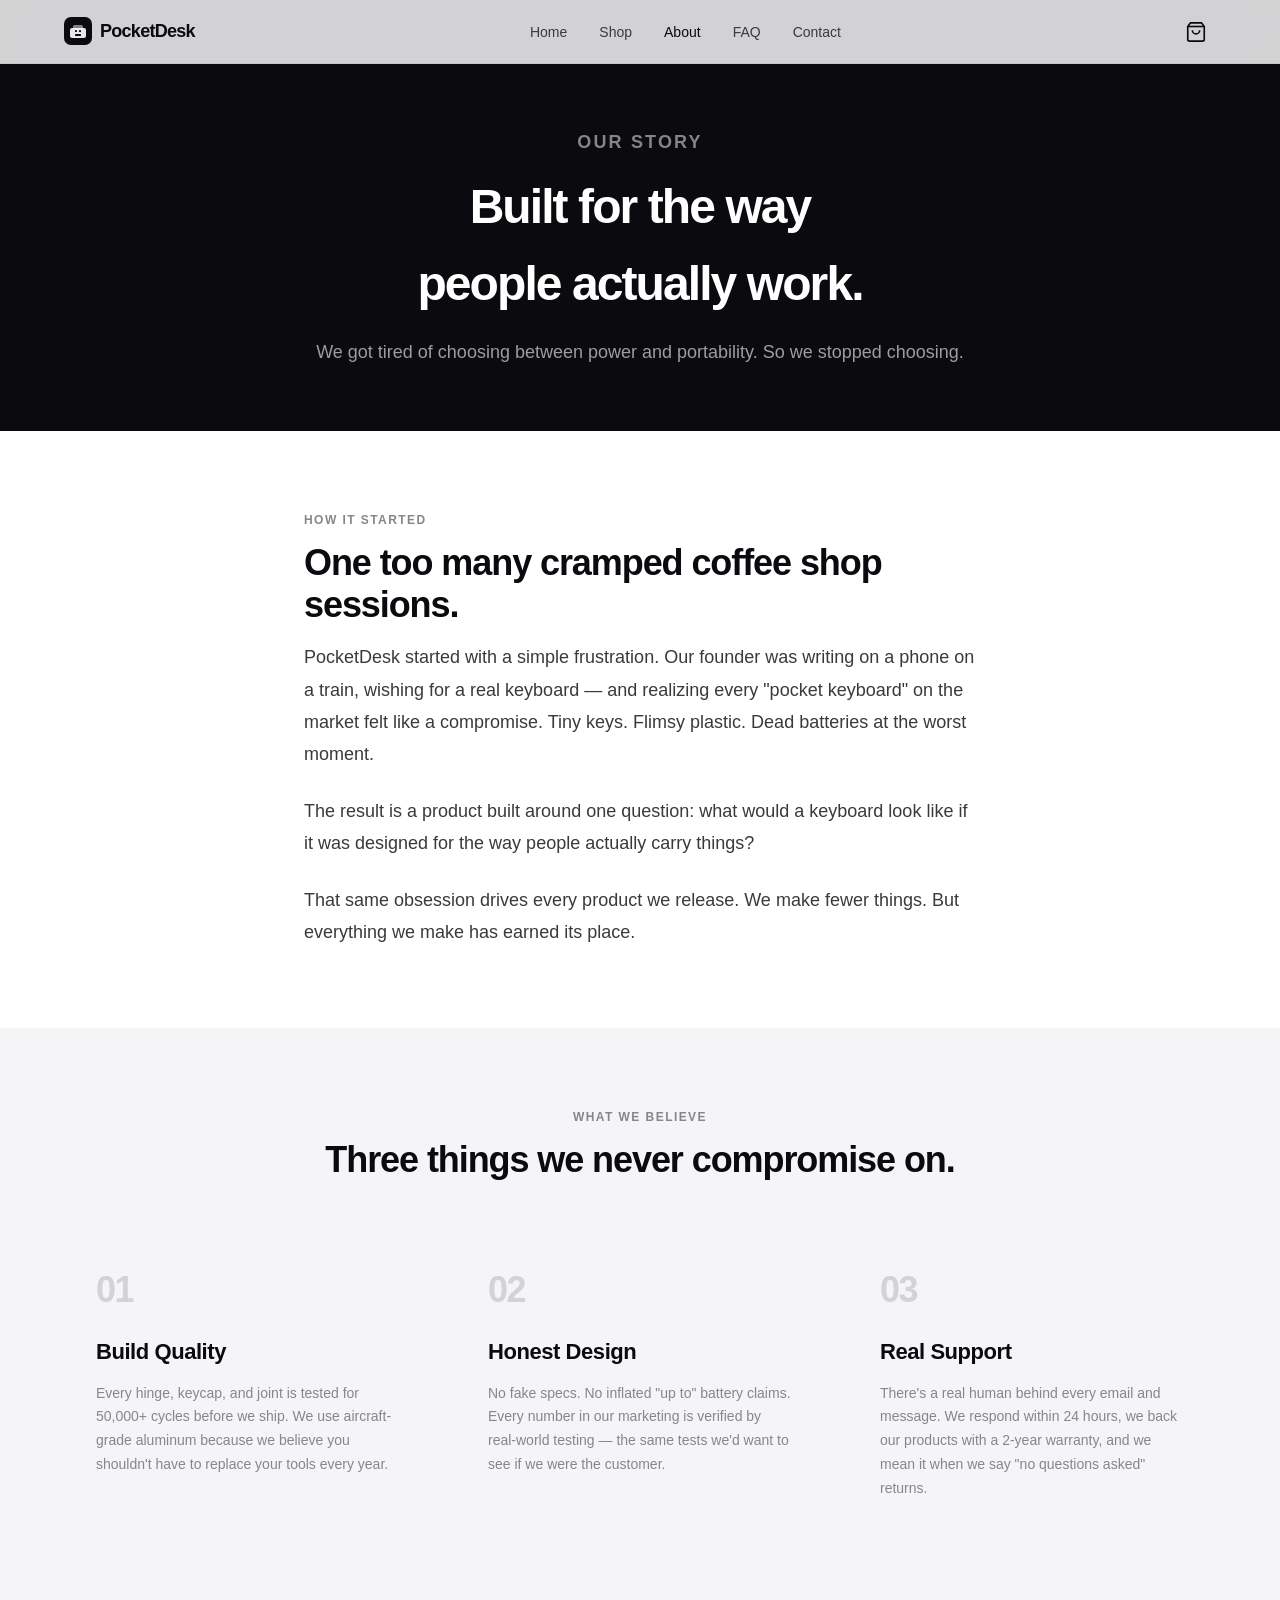
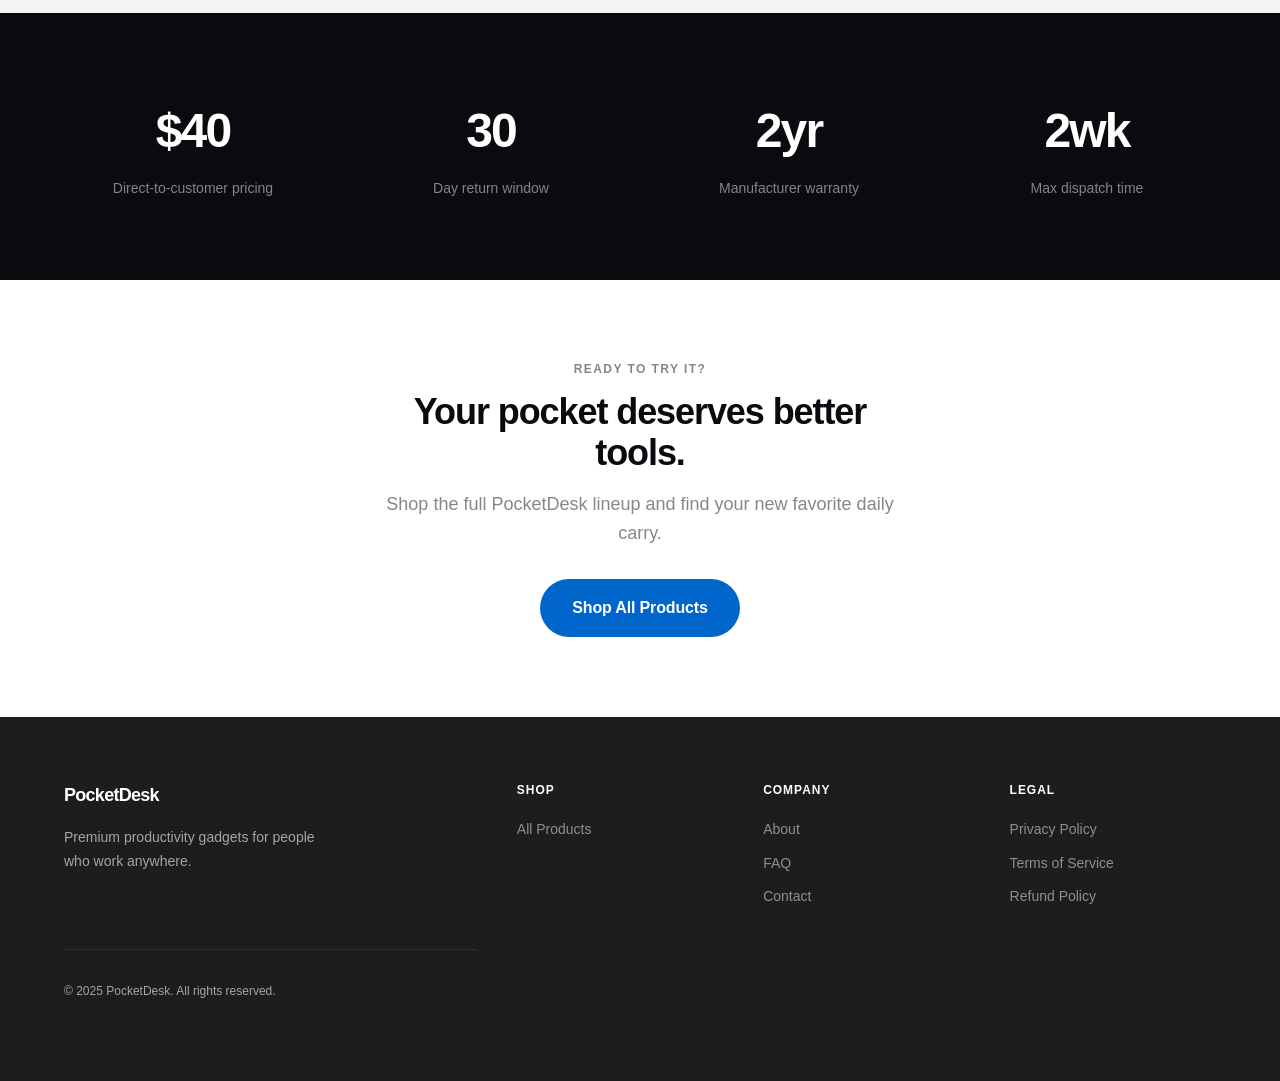
==== commit 1d11fda0: "Updated version" ====
--- a/about.html
+++ b/about.html
@@ -5,7 +5,8 @@
   <meta name="viewport" content="width=device-width, initial-scale=1.0">
   <title>About — PocketDesk</title>
   <meta name="description" content="PocketDesk was born from a simple frustration: great productivity tools that fit in your pocket didn't exist. So we built them.">
-  <link rel="canonical" href="https://yoursite.com/about.html">
+  <link rel="canonical" href="https://pocketdesk.netlify.app/about.html">
+  <meta property="og:url" content="https://pocketdesk.netlify.app/about.html">
   <link rel="stylesheet" href="style.css">
   <link rel="icon" href="data:image/svg+xml,<svg xmlns='http://www.w3.org/2000/svg' viewBox='0 0 32 32'><rect width='32' height='32' rx='8' fill='%230a0a0f'/><text y='22' x='7' font-size='18'>⌨</text></svg>">
 </head>
@@ -58,7 +59,7 @@
           PocketDesk started with a simple frustration. Our founder was writing on a phone on a train, wishing for a real keyboard — and realizing every "pocket keyboard" on the market felt like a compromise. Tiny keys. Flimsy plastic. Dead batteries at the worst moment.
         </p>
         <p style="font-size:var(--text-lg); color:var(--ink-muted); line-height:1.8; margin-bottom:var(--sp-6)">
-          So we spent 18 months obsessively prototyping. 47 physical iterations. Real-world testing in coffee shops, airports, trains, parks, and co-working spaces across 12 cities. The Foldable Bluetooth Pocket Keyboard was the result: a product that doesn't ask you to compromise.
+          The result is a product built around one question: what would a keyboard look like if it was designed for the way people actually carry things?
         </p>
         <p style="font-size:var(--text-lg); color:var(--ink-muted); line-height:1.8;">
           That same obsession drives every product we release. We make fewer things. But everything we make has earned its place.
@@ -99,25 +100,25 @@
       </div>
     </section>
 
-    <!-- ═══════ STATS ═══════ -->
-    <section class="section section--dark" aria-label="Company stats">
+    <!-- ═══════ COMMITMENTS ═══════ -->
+    <section class="section section--dark" aria-label="Our commitments">
       <div class="container">
         <div style="display:grid; grid-template-columns:repeat(auto-fit, minmax(160px, 1fr)); gap:var(--sp-10); text-align:center">
           <div>
-            <div style="font-size:var(--text-4xl); font-weight:700; letter-spacing:-.04em">12k+</div>
-            <div style="color:rgba(255,255,255,.5); font-size:var(--text-sm); margin-top:var(--sp-2)">Happy customers</div>
+            <div style="font-size:var(--text-4xl); font-weight:700; letter-spacing:-.04em">$40</div>
+            <div style="color:rgba(255,255,255,.5); font-size:var(--text-sm); margin-top:var(--sp-2)">Direct-to-customer pricing</div>
           </div>
           <div>
-            <div style="font-size:var(--text-4xl); font-weight:700; letter-spacing:-.04em">47</div>
-            <div style="color:rgba(255,255,255,.5); font-size:var(--text-sm); margin-top:var(--sp-2)">Prototypes built</div>
+            <div style="font-size:var(--text-4xl); font-weight:700; letter-spacing:-.04em">30</div>
+            <div style="color:rgba(255,255,255,.5); font-size:var(--text-sm); margin-top:var(--sp-2)">Day return window</div>
           </div>
           <div>
-            <div style="font-size:var(--text-4xl); font-weight:700; letter-spacing:-.04em">4.8★</div>
-            <div style="color:rgba(255,255,255,.5); font-size:var(--text-sm); margin-top:var(--sp-2)">Average rating</div>
+            <div style="font-size:var(--text-4xl); font-weight:700; letter-spacing:-.04em">2yr</div>
+            <div style="color:rgba(255,255,255,.5); font-size:var(--text-sm); margin-top:var(--sp-2)">Manufacturer warranty</div>
           </div>
           <div>
-            <div style="font-size:var(--text-4xl); font-weight:700; letter-spacing:-.04em">18mo</div>
-            <div style="color:rgba(255,255,255,.5); font-size:var(--text-sm); margin-top:var(--sp-2)">First product in R&D</div>
+            <div style="font-size:var(--text-4xl); font-weight:700; letter-spacing:-.04em">2wk</div>
+            <div style="color:rgba(255,255,255,.5); font-size:var(--text-sm); margin-top:var(--sp-2)">Max dispatch time</div>
           </div>
         </div>
       </div>
@@ -145,8 +146,14 @@
         </div>
         <div><div class="footer__col-title">Shop</div><ul class="footer__links"><li><a href="products.html">All Products</a></li></ul></div>
         <div><div class="footer__col-title">Company</div><ul class="footer__links"><li><a href="about.html">About</a></li><li><a href="faq.html">FAQ</a></li><li><a href="contact.html">Contact</a></li></ul></div>
-        <div><div class="footer__col-title">Legal</div><ul class="footer__links"><li><a href="#">Privacy Policy</a></li><li><a href="#">Terms</a></li></ul></div>
-      </div>
+                <div>
+          <div class="footer__col-title">Legal</div>
+          <ul class="footer__links" role="list">
+            <li><a href="privacy.html">Privacy Policy</a></li>
+            <li><a href="terms.html">Terms of Service</a></li>
+            <li><a href="refunds.html">Refund Policy</a></li>
+          </ul>
+        </div>
       <div class="footer__bottom"><span>© 2025 PocketDesk. All rights reserved.</span></div>
     </div>
   </footer>
